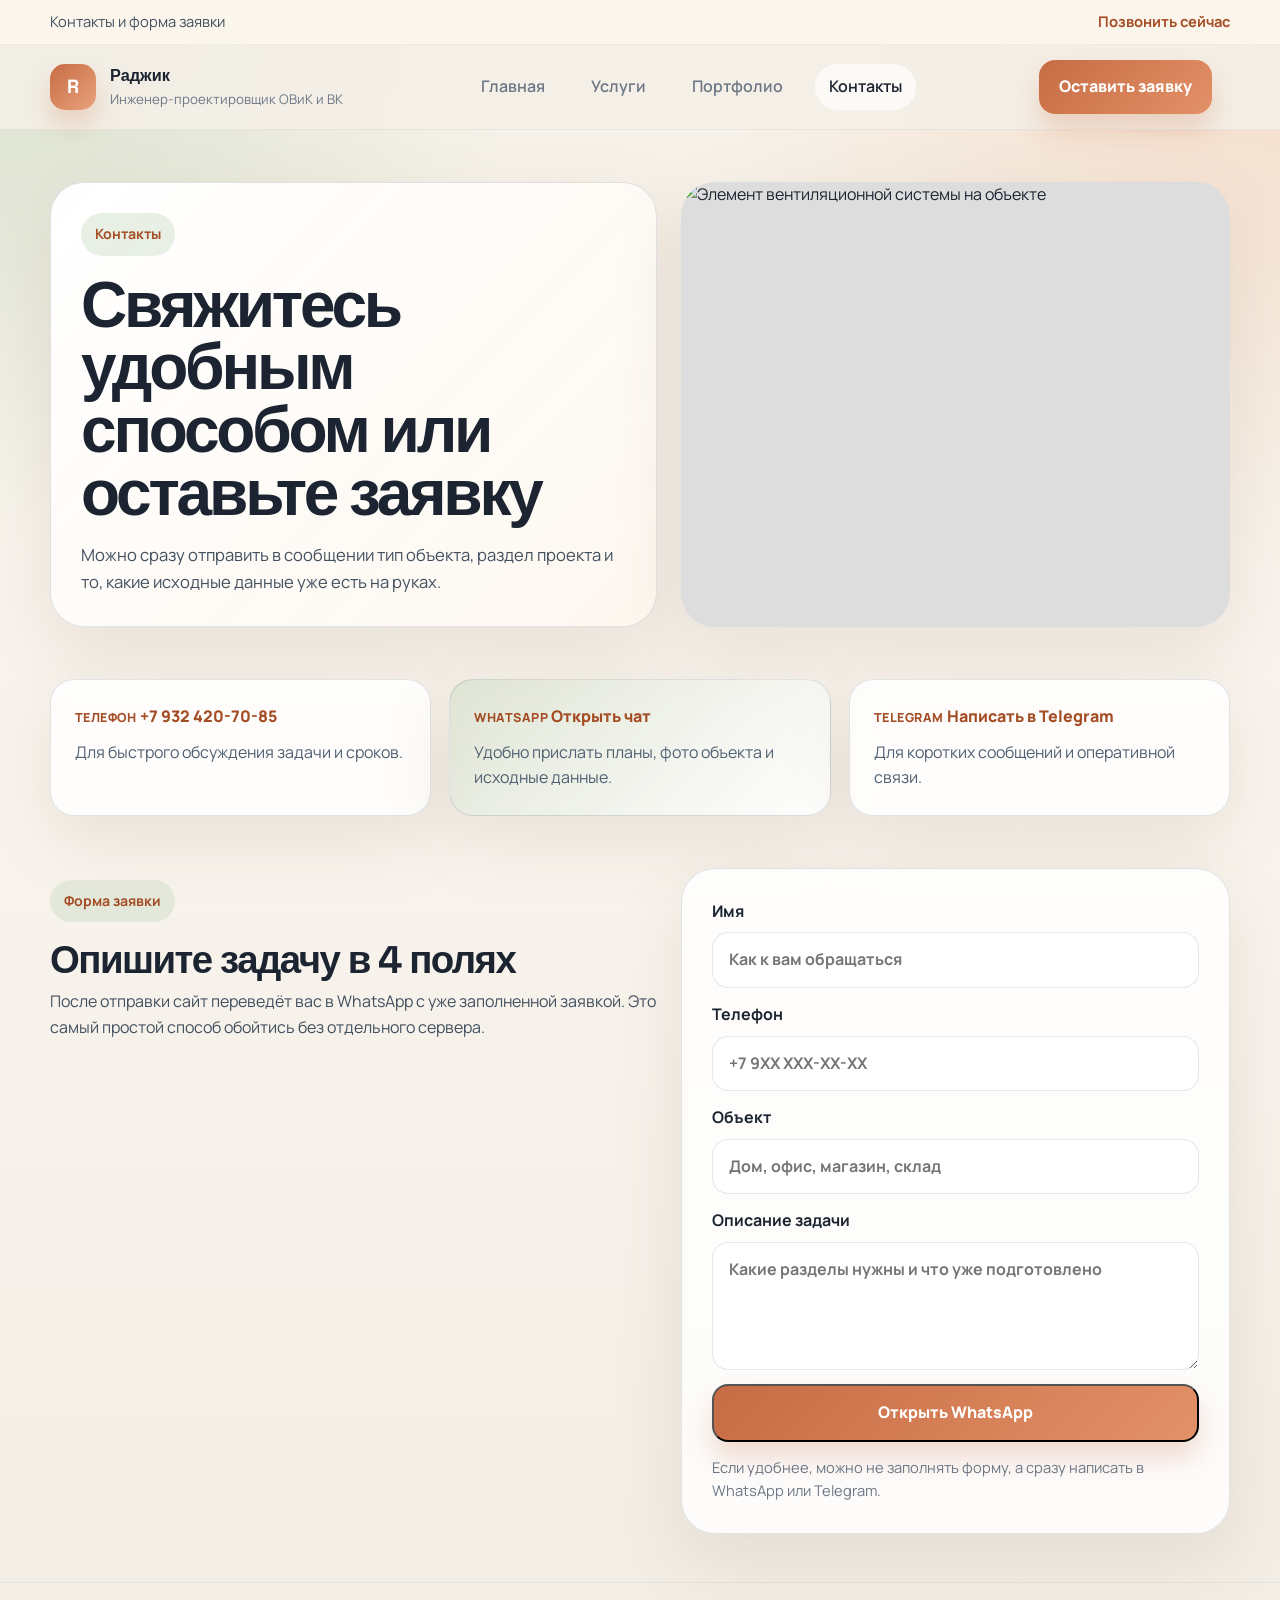
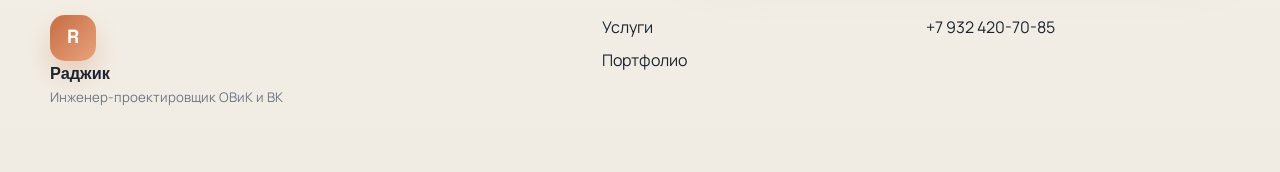
==== contacts.html @ ad1a2314 "Redesign site into multipage layout" ====
<!DOCTYPE html>
<html lang="ru">
<head>
  <meta charset="UTF-8">
  <meta name="viewport" content="width=device-width, initial-scale=1.0">
  <title>Контакты | Раджик — ОВиК и ВК</title>
  <meta name="description" content="Контакты Раджика, инженера-проектировщика ОВиК и ВК в Нижневартовске. Телефон, WhatsApp, Telegram и форма заявки на проектирование.">
  <meta name="theme-color" content="#f4f0e8">
  <link rel="preconnect" href="https://fonts.googleapis.com">
  <link rel="preconnect" href="https://fonts.gstatic.com" crossorigin>
  <link href="https://fonts.googleapis.com/css2?family=Manrope:wght@400;500;600;700;800&family=Space+Grotesk:wght@500;700&display=swap" rel="stylesheet">
  <link rel="stylesheet" href="styles.css">
</head>
<body>
  <header class="site-header">
    <div class="topbar">
      <div class="container topbar-inner">
        <p>Контакты и форма заявки</p>
        <a href="tel:+79324207085">Позвонить сейчас</a>
      </div>
    </div>
    <div class="container nav-shell">
      <a class="brand" href="index.html">
        <span class="brand-mark">R</span>
        <span><strong>Раджик</strong><small>Инженер-проектировщик ОВиК и ВК</small></span>
      </a>
      <button class="menu-toggle" type="button" aria-label="Открыть меню">Меню</button>
      <nav class="site-nav">
        <a href="index.html">Главная</a>
        <a href="services.html">Услуги</a>
        <a href="portfolio.html">Портфолио</a>
        <a class="active" href="contacts.html">Контакты</a>
      </nav>
      <a class="header-cta" href="#lead-form">Оставить заявку</a>
    </div>
  </header>

  <main>
    <section class="hero page-hero">
      <div class="container page-hero-grid">
        <div class="card soft-card">
          <p class="eyebrow">Контакты</p>
          <h1>Свяжитесь удобным способом или оставьте заявку</h1>
          <p class="hero-text">Можно сразу отправить в сообщении тип объекта, раздел проекта и то, какие исходные данные уже есть на руках.</p>
        </div>
        <div class="image-card page-hero-photo">
          <img src="https://images.pexels.com/photos/29086539/pexels-photo-29086539.jpeg?auto=compress&cs=tinysrgb&w=1200" alt="Элемент вентиляционной системы на объекте">
        </div>
      </div>
    </section>

    <section class="section">
      <div class="container feature-grid three-col">
        <article class="contact-box">
          <span class="contact-label">Телефон</span>
          <a href="tel:+79324207085">+7 932 420-70-85</a>
          <p>Для быстрого обсуждения задачи и сроков.</p>
        </article>
        <article class="contact-box accent-card">
          <span class="contact-label">WhatsApp</span>
          <a href="https://wa.me/79324207085" target="_blank" rel="noopener noreferrer">Открыть чат</a>
          <p>Удобно прислать планы, фото объекта и исходные данные.</p>
        </article>
        <article class="contact-box">
          <span class="contact-label">Telegram</span>
          <a href="https://t.me/+79324207085" target="_blank" rel="noopener noreferrer">Написать в Telegram</a>
          <p>Для коротких сообщений и оперативной связи.</p>
        </article>
      </div>
    </section>

    <section class="section lead-section" id="lead-form">
      <div class="container lead-grid">
        <div class="lead-copy">
          <p class="eyebrow">Форма заявки</p>
          <h2>Опишите задачу в 4 полях</h2>
          <p>После отправки сайт переведёт вас в WhatsApp с уже заполненной заявкой. Это самый простой способ обойтись без отдельного сервера.</p>
        </div>

        <form class="lead-form form-card" data-form-context="Страница контактов">
          <label>
            <span>Имя</span>
            <input type="text" name="name" placeholder="Как к вам обращаться" required>
          </label>
          <label>
            <span>Телефон</span>
            <input type="tel" name="phone" placeholder="+7 9XX XXX-XX-XX" required>
          </label>
          <label>
            <span>Объект</span>
            <input type="text" name="project" placeholder="Дом, офис, магазин, склад">
          </label>
          <label>
            <span>Описание задачи</span>
            <textarea name="message" placeholder="Какие разделы нужны и что уже подготовлено"></textarea>
          </label>
          <button class="btn btn-primary" type="submit">Открыть WhatsApp</button>
          <p class="form-note">Если удобнее, можно не заполнять форму, а сразу написать в WhatsApp или Telegram.</p>
        </form>
      </div>
    </section>
  </main>

  <footer class="site-footer">
    <div class="container footer-grid">
      <div>
        <a class="brand footer-brand" href="index.html">
          <span class="brand-mark">R</span>
          <span><strong>Раджик</strong><small>Инженер-проектировщик ОВиК и ВК</small></span>
        </a>
      </div>
      <div>
        <a href="services.html">Услуги</a>
        <a href="portfolio.html">Портфолио</a>
      </div>
      <div>
        <a href="tel:+79324207085">+7 932 420-70-85</a>
      </div>
    </div>
  </footer>

  <script src="script.js"></script>
</body>
</html>
---- styles.css ----
:root {
  --bg: #f4f0e8;
  --bg-alt: #fffaf3;
  --surface: rgba(255, 255, 255, 0.82);
  --surface-strong: #fffdf8;
  --surface-accent: #efe3d0;
  --text: #1b2430;
  --muted: #6d7785;
  --line: rgba(92, 108, 124, 0.18);
  --accent: #c76c44;
  --accent-strong: #a44d25;
  --accent-soft: #f4d9c5;
  --sage: #c9d8c0;
  --shadow: 0 24px 70px rgba(120, 93, 65, 0.12);
  --radius-xl: 34px;
  --radius-lg: 24px;
  --radius-md: 18px;
  --max: 1180px;
}

* { box-sizing: border-box; }

html { scroll-behavior: smooth; }

body {
  margin: 0;
  color: var(--text);
  font-family: "Manrope", sans-serif;
  line-height: 1.6;
  background:
    radial-gradient(circle at top left, rgba(201, 216, 192, 0.65), transparent 24%),
    radial-gradient(circle at right top, rgba(244, 217, 197, 0.85), transparent 26%),
    linear-gradient(180deg, #f6f1e8 0%, #f8f4ed 46%, #f1ece3 100%);
}

a {
  color: inherit;
  text-decoration: none;
}

img {
  display: block;
  width: 100%;
}

button,
input,
textarea {
  font: inherit;
}

.container {
  width: min(calc(100% - 32px), var(--max));
  margin: 0 auto;
}

.topbar {
  border-bottom: 1px solid rgba(92, 108, 124, 0.08);
  background: rgba(255, 248, 239, 0.72);
}

.topbar-inner {
  min-height: 44px;
  display: flex;
  align-items: center;
  justify-content: space-between;
  gap: 16px;
  color: var(--muted);
  font-size: 0.92rem;
}

.topbar-inner p {
  margin: 0;
}

.topbar-inner a {
  font-weight: 700;
  color: var(--accent-strong);
}

.site-header {
  position: sticky;
  top: 0;
  z-index: 30;
  backdrop-filter: blur(18px);
  background: rgba(244, 240, 232, 0.88);
  border-bottom: 1px solid rgba(92, 108, 124, 0.08);
}

.nav-shell {
  min-height: 84px;
  display: grid;
  grid-template-columns: auto 1fr auto auto;
  align-items: center;
  gap: 18px;
}

.brand {
  display: inline-flex;
  align-items: center;
  gap: 14px;
}

.brand-mark {
  width: 46px;
  height: 46px;
  display: inline-flex;
  align-items: center;
  justify-content: center;
  border-radius: 15px;
  background: linear-gradient(135deg, var(--accent), #e9a37c);
  color: #fff;
  font-family: "Space Grotesk", sans-serif;
  font-weight: 700;
  font-size: 1.2rem;
  box-shadow: 0 14px 24px rgba(199, 108, 68, 0.24);
}

.brand strong,
.site-footer h3,
h1,
h2,
h3 {
  font-family: "Space Grotesk", sans-serif;
}

.brand strong {
  display: block;
  font-size: 1.02rem;
}

.brand small {
  display: block;
  color: var(--muted);
  font-size: 0.83rem;
}

.site-nav {
  display: flex;
  justify-content: center;
  gap: 18px;
  flex-wrap: wrap;
}

.site-nav a {
  padding: 10px 14px;
  border-radius: 999px;
  color: var(--muted);
  font-weight: 600;
  transition: 0.2s ease;
}

.site-nav a:hover,
.site-nav a.active {
  color: var(--text);
  background: rgba(255, 255, 255, 0.7);
}

.menu-toggle {
  display: none;
  border: 1px solid var(--line);
  background: rgba(255, 255, 255, 0.74);
  color: var(--text);
  padding: 12px 16px;
  border-radius: 999px;
}

.header-cta,
.btn {
  display: inline-flex;
  align-items: center;
  justify-content: center;
  gap: 10px;
  border-radius: 16px;
  font-weight: 800;
  transition: transform 0.2s ease, box-shadow 0.2s ease, background 0.2s ease;
}

.header-cta,
.btn {
  padding: 14px 20px;
}

.header-cta:hover,
.btn:hover {
  transform: translateY(-2px);
}

.header-cta,
.btn-primary {
  background: linear-gradient(135deg, var(--accent), #e39168);
  color: #fff;
  box-shadow: 0 16px 28px rgba(199, 108, 68, 0.24);
}

.btn-secondary {
  background: #fff;
  color: var(--text);
  border: 1px solid var(--line);
}

.btn-ghost {
  background: rgba(201, 216, 192, 0.45);
  color: var(--text);
  border: 1px solid rgba(114, 140, 103, 0.18);
}

.hero {
  padding: 52px 0 26px;
}

.hero-home {
  padding-top: 66px;
}

.hero-grid,
.page-hero-grid,
.showcase-grid,
.lead-grid,
.roadmap-grid {
  display: grid;
  grid-template-columns: 1.05fr 0.95fr;
  gap: 24px;
  align-items: stretch;
}

.card,
.feature-card,
.highlight-card,
.service-block,
.contact-box,
.portfolio-card,
.info-panel,
.form-card {
  border: 1px solid var(--line);
  background: var(--surface);
  box-shadow: var(--shadow);
}

.card,
.soft-card,
.highlight-card,
.info-panel,
.service-block,
.contact-box,
.form-card {
  border-radius: var(--radius-xl);
  padding: 30px;
}

.soft-card {
  background:
    linear-gradient(135deg, rgba(255, 255, 255, 0.9), rgba(253, 246, 237, 0.86)),
    var(--surface);
}

.eyebrow {
  display: inline-flex;
  align-items: center;
  gap: 10px;
  margin-bottom: 18px;
  padding: 10px 14px;
  border-radius: 999px;
  background: rgba(201, 216, 192, 0.42);
  color: var(--accent-strong);
  font-weight: 700;
  font-size: 0.88rem;
}

h1 {
  margin: 0 0 18px;
  font-size: clamp(2.4rem, 5vw, 5rem);
  line-height: 0.98;
  letter-spacing: -0.05em;
}

h1 span {
  color: var(--accent-strong);
}

h2 {
  margin: 0 0 10px;
  font-size: clamp(1.7rem, 3vw, 2.8rem);
  line-height: 1.02;
  letter-spacing: -0.04em;
}

h3 {
  margin: 0 0 10px;
  font-size: 1.15rem;
}

p {
  margin: 0;
  color: #42505f;
}

.hero-text {
  max-width: 680px;
  font-size: 1.04rem;
}

.hero-actions {
  display: flex;
  flex-wrap: wrap;
  gap: 14px;
  margin-top: 28px;
}

.metric-strip {
  margin: 28px 0 0;
  padding: 0;
  list-style: none;
  display: grid;
  grid-template-columns: repeat(3, 1fr);
  gap: 12px;
}

.metric-strip li {
  padding: 16px;
  border-radius: 20px;
  background: rgba(255, 255, 255, 0.72);
  border: 1px solid rgba(92, 108, 124, 0.12);
}

.metric-strip strong {
  display: block;
  font-size: 1.4rem;
  color: var(--accent-strong);
}

.metric-strip span {
  color: var(--muted);
  font-size: 0.9rem;
}

.hero-visual {
  display: grid;
  gap: 20px;
}

.image-card {
  overflow: hidden;
  border-radius: var(--radius-xl);
  box-shadow: var(--shadow);
  background: #ddd;
}

.image-card img {
  height: 100%;
  object-fit: cover;
}

.tall-photo {
  min-height: 460px;
}

.highlight-card {
  background: linear-gradient(135deg, var(--surface-accent), #f6efe6);
}

.mini-label,
.portfolio-type,
.contact-label {
  display: inline-block;
  margin-bottom: 12px;
  color: var(--accent-strong);
  font-weight: 800;
  letter-spacing: 0.04em;
  text-transform: uppercase;
  font-size: 0.78rem;
}

.section {
  padding: 26px 0;
}

.section-heading {
  margin-bottom: 22px;
}

.split-heading {
  display: flex;
  justify-content: space-between;
  gap: 22px;
  align-items: end;
}

.split-heading p:last-child {
  max-width: 520px;
  color: var(--muted);
}

.feature-grid {
  display: grid;
  gap: 18px;
}

.three-col {
  grid-template-columns: repeat(3, 1fr);
}

.four-col {
  grid-template-columns: repeat(4, 1fr);
}

.two-col {
  grid-template-columns: repeat(2, 1fr);
}

.feature-card,
.contact-box {
  border-radius: var(--radius-lg);
  padding: 24px;
}

.feature-index {
  display: inline-flex;
  margin-bottom: 18px;
  color: var(--accent);
  font-weight: 800;
}

.accent-card,
.accent-surface {
  background: linear-gradient(135deg, rgba(201, 216, 192, 0.5), rgba(255, 255, 255, 0.92));
}

.compact-card p {
  font-size: 0.96rem;
}

.band-section .showcase-grid,
.band-section .roadmap-grid {
  align-items: center;
}

.landscape-card {
  min-height: 370px;
}

.info-panel {
  border-radius: var(--radius-xl);
  padding: 32px;
}

.check-list,
.step-list {
  margin: 22px 0 0;
  padding: 0;
  list-style: none;
  display: grid;
  gap: 12px;
}

.check-list li,
.step-list li {
  position: relative;
  padding-left: 28px;
}

.check-list li::before,
.step-list li::before {
  content: "";
  position: absolute;
  left: 0;
  top: 10px;
  width: 12px;
  height: 12px;
  border-radius: 50%;
  background: linear-gradient(135deg, var(--accent), #f0a57c);
}

.text-link {
  color: var(--accent-strong);
  font-weight: 700;
}

.gallery-grid,
.portfolio-grid {
  display: grid;
  grid-template-columns: repeat(3, 1fr);
  gap: 18px;
}

.gallery-card,
.portfolio-card {
  overflow: hidden;
  border-radius: 28px;
}

.gallery-card img,
.portfolio-card img {
  aspect-ratio: 4 / 3;
  object-fit: cover;
}

.gallery-card div,
.portfolio-body {
  padding: 20px 22px 24px;
}

.lead-section {
  padding-bottom: 48px;
}

.lead-copy {
  padding: 12px 0;
}

.contact-points {
  display: flex;
  flex-direction: column;
  gap: 10px;
  margin-top: 22px;
}

.contact-points a,
.contact-box a {
  color: var(--accent-strong);
  font-weight: 800;
}

.form-card {
  display: grid;
  gap: 14px;
}

.form-card label {
  display: grid;
  gap: 8px;
  color: var(--text);
  font-weight: 700;
}

.form-card input,
.form-card textarea {
  width: 100%;
  border-radius: 16px;
  border: 1px solid rgba(92, 108, 124, 0.16);
  background: rgba(255, 255, 255, 0.84);
  padding: 14px 16px;
  color: var(--text);
  outline: none;
}

.form-card textarea {
  min-height: 128px;
  resize: vertical;
}

.form-card input:focus,
.form-card textarea:focus {
  border-color: rgba(199, 108, 68, 0.6);
  box-shadow: 0 0 0 4px rgba(199, 108, 68, 0.08);
}

.form-note {
  color: var(--muted);
  font-size: 0.92rem;
}

.page-hero-photo {
  min-height: 320px;
}

.service-block p,
.portfolio-body p,
.contact-box p {
  color: #506072;
}

.site-footer {
  padding: 24px 0 52px;
  border-top: 1px solid rgba(92, 108, 124, 0.08);
}

.footer-grid {
  display: grid;
  grid-template-columns: 1.4fr 0.8fr 0.8fr;
  gap: 20px;
}

.footer-grid a {
  display: block;
  margin-top: 8px;
}

.footer-brand {
  margin-bottom: 12px;
}

@media (max-width: 1024px) {
  .nav-shell,
  .hero-grid,
  .page-hero-grid,
  .showcase-grid,
  .lead-grid,
  .roadmap-grid,
  .gallery-grid,
  .portfolio-grid,
  .three-col,
  .four-col,
  .two-col,
  .footer-grid {
    grid-template-columns: 1fr 1fr;
  }

  .hero-grid,
  .page-hero-grid,
  .showcase-grid,
  .lead-grid,
  .roadmap-grid,
  .footer-grid {
    grid-template-columns: 1fr;
  }

  .nav-shell {
    grid-template-columns: auto auto;
    justify-content: space-between;
  }

  .site-nav {
    grid-column: 1 / -1;
    justify-content: flex-start;
  }

  .header-cta {
    display: none;
  }

  .split-heading {
    flex-direction: column;
    align-items: flex-start;
  }
}

@media (max-width: 720px) {
  .menu-toggle {
    display: inline-flex;
  }

  .site-nav {
    display: none;
    flex-direction: column;
    align-items: stretch;
    width: 100%;
    padding-bottom: 14px;
  }

  .site-nav.open {
    display: flex;
  }

  .site-nav a {
    width: 100%;
  }

  .topbar-inner {
    flex-direction: column;
    align-items: flex-start;
    justify-content: center;
    padding: 10px 0;
  }

  .hero-home {
    padding-top: 40px;
  }

  .card,
  .soft-card,
  .highlight-card,
  .info-panel,
  .service-block,
  .contact-box,
  .form-card {
    padding: 24px;
  }

  .gallery-grid,
  .portfolio-grid,
  .three-col,
  .four-col,
  .two-col,
  .metric-strip {
    grid-template-columns: 1fr;
  }

  .hero-actions .btn,
  .form-card .btn,
  .header-cta {
    width: 100%;
  }
}
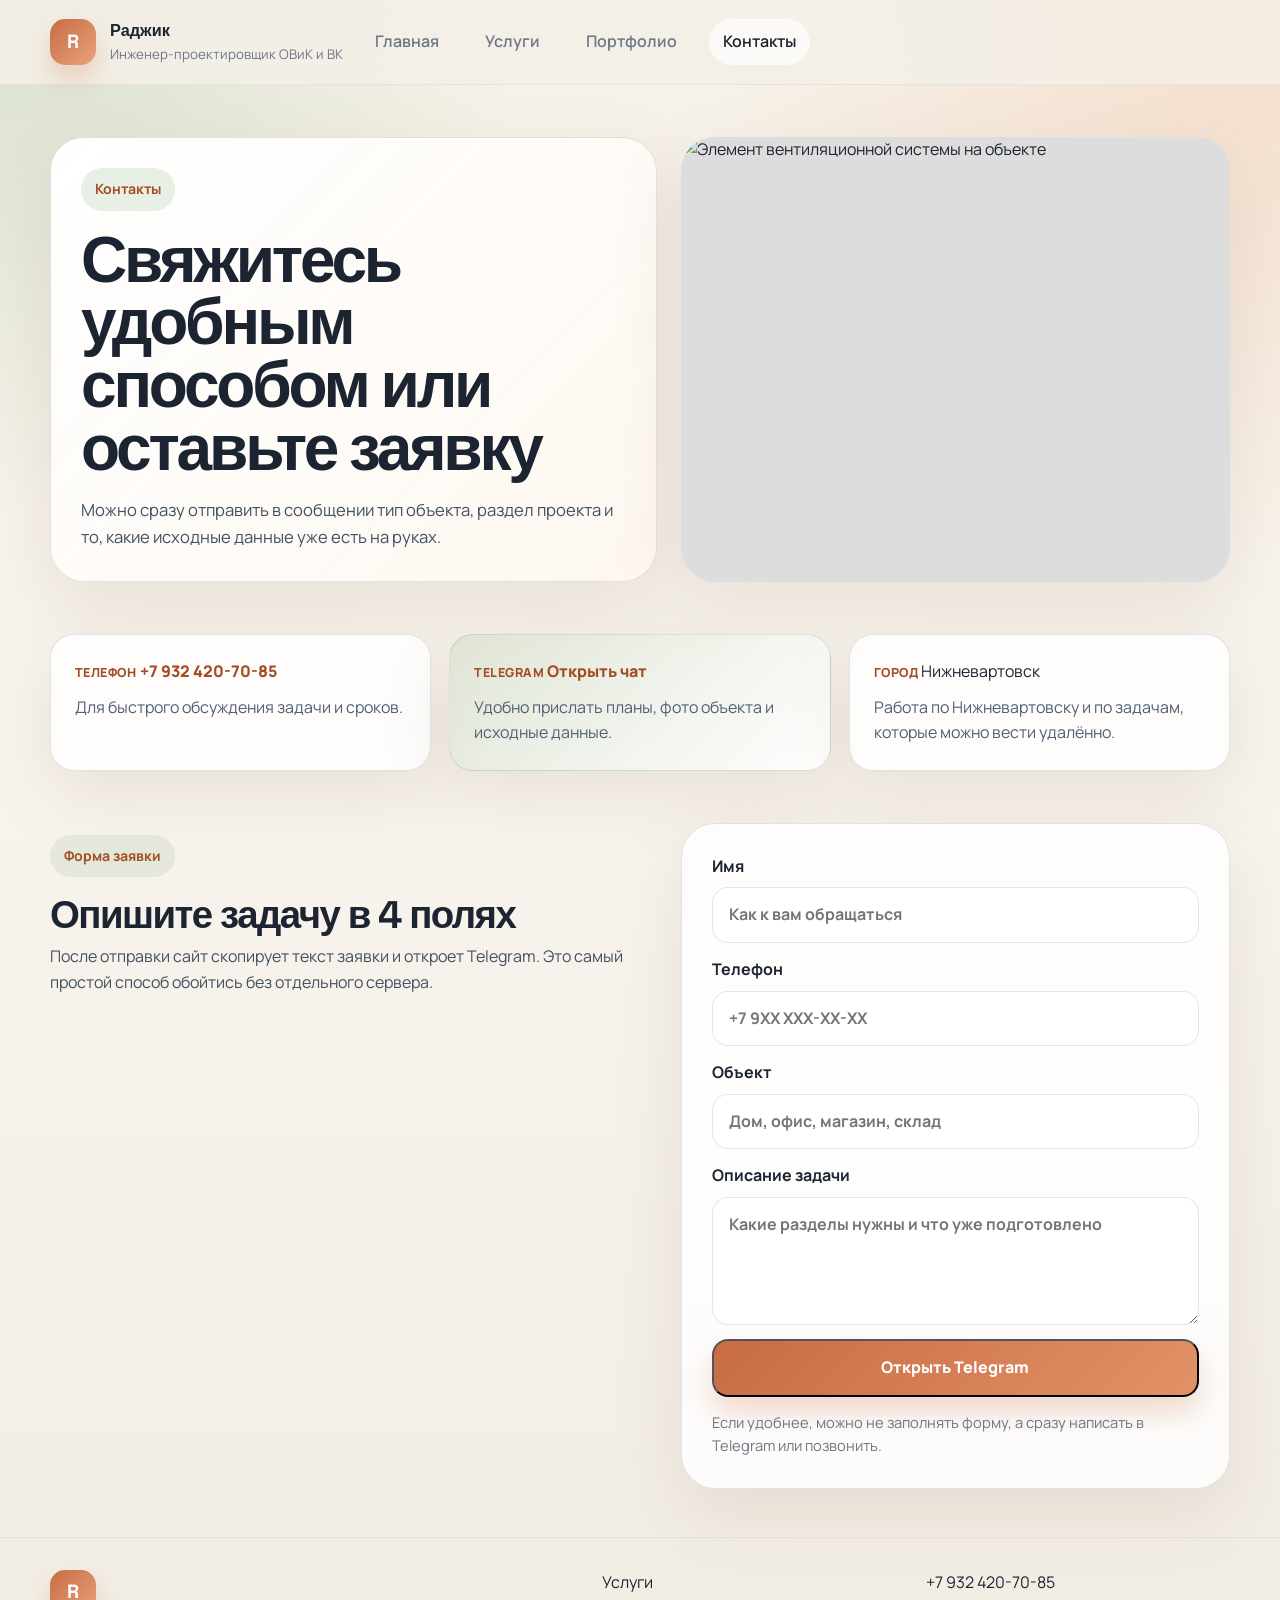
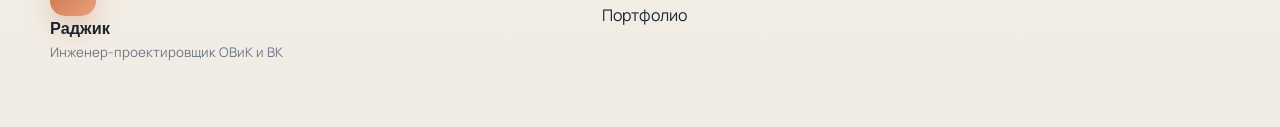
==== commit 8525dbed: "Simplify header and switch form to Telegram" ====
--- a/contacts.html
+++ b/contacts.html
@@ -4,7 +4,7 @@
   <meta charset="UTF-8">
   <meta name="viewport" content="width=device-width, initial-scale=1.0">
   <title>Контакты | Раджик — ОВиК и ВК</title>
-  <meta name="description" content="Контакты Раджика, инженера-проектировщика ОВиК и ВК в Нижневартовске. Телефон, WhatsApp, Telegram и форма заявки на проектирование.">
+  <meta name="description" content="Контакты Раджика, инженера-проектировщика ОВиК и ВК в Нижневартовске. Телефон, Telegram и форма заявки на проектирование.">
   <meta name="theme-color" content="#f4f0e8">
   <link rel="preconnect" href="https://fonts.googleapis.com">
   <link rel="preconnect" href="https://fonts.gstatic.com" crossorigin>
@@ -13,12 +13,6 @@
 </head>
 <body>
   <header class="site-header">
-    <div class="topbar">
-      <div class="container topbar-inner">
-        <p>Контакты и форма заявки</p>
-        <a href="tel:+79324207085">Позвонить сейчас</a>
-      </div>
-    </div>
     <div class="container nav-shell">
       <a class="brand" href="index.html">
         <span class="brand-mark">R</span>
@@ -31,7 +25,6 @@
         <a href="portfolio.html">Портфолио</a>
         <a class="active" href="contacts.html">Контакты</a>
       </nav>
-      <a class="header-cta" href="#lead-form">Оставить заявку</a>
     </div>
   </header>
 
@@ -57,14 +50,14 @@
           <p>Для быстрого обсуждения задачи и сроков.</p>
         </article>
         <article class="contact-box accent-card">
-          <span class="contact-label">WhatsApp</span>
-          <a href="https://wa.me/79324207085" target="_blank" rel="noopener noreferrer">Открыть чат</a>
+          <span class="contact-label">Telegram</span>
+          <a href="https://t.me/+79324207085" target="_blank" rel="noopener noreferrer">Открыть чат</a>
           <p>Удобно прислать планы, фото объекта и исходные данные.</p>
         </article>
         <article class="contact-box">
-          <span class="contact-label">Telegram</span>
-          <a href="https://t.me/+79324207085" target="_blank" rel="noopener noreferrer">Написать в Telegram</a>
-          <p>Для коротких сообщений и оперативной связи.</p>
+          <span class="contact-label">Город</span>
+          <span>Нижневартовск</span>
+          <p>Работа по Нижневартовску и по задачам, которые можно вести удалённо.</p>
         </article>
       </div>
     </section>
@@ -74,7 +67,7 @@
         <div class="lead-copy">
           <p class="eyebrow">Форма заявки</p>
           <h2>Опишите задачу в 4 полях</h2>
-          <p>После отправки сайт переведёт вас в WhatsApp с уже заполненной заявкой. Это самый простой способ обойтись без отдельного сервера.</p>
+          <p>После отправки сайт скопирует текст заявки и откроет Telegram. Это самый простой способ обойтись без отдельного сервера.</p>
         </div>
 
         <form class="lead-form form-card" data-form-context="Страница контактов">
@@ -94,8 +87,8 @@
             <span>Описание задачи</span>
             <textarea name="message" placeholder="Какие разделы нужны и что уже подготовлено"></textarea>
           </label>
-          <button class="btn btn-primary" type="submit">Открыть WhatsApp</button>
-          <p class="form-note">Если удобнее, можно не заполнять форму, а сразу написать в WhatsApp или Telegram.</p>
+          <button class="btn btn-primary" type="submit">Открыть Telegram</button>
+          <p class="form-note">Если удобнее, можно не заполнять форму, а сразу написать в Telegram или позвонить.</p>
         </form>
       </div>
     </section>
--- a/styles.css
+++ b/styles.css
@@ -54,30 +54,6 @@
   margin: 0 auto;
 }
 
-.topbar {
-  border-bottom: 1px solid rgba(92, 108, 124, 0.08);
-  background: rgba(255, 248, 239, 0.72);
-}
-
-.topbar-inner {
-  min-height: 44px;
-  display: flex;
-  align-items: center;
-  justify-content: space-between;
-  gap: 16px;
-  color: var(--muted);
-  font-size: 0.92rem;
-}
-
-.topbar-inner p {
-  margin: 0;
-}
-
-.topbar-inner a {
-  font-weight: 700;
-  color: var(--accent-strong);
-}
-
 .site-header {
   position: sticky;
   top: 0;
@@ -90,7 +66,7 @@
 .nav-shell {
   min-height: 84px;
   display: grid;
-  grid-template-columns: auto 1fr auto auto;
+  grid-template-columns: auto auto 1fr;
   align-items: center;
   gap: 18px;
 }
@@ -165,7 +141,6 @@
   border-radius: 999px;
 }
 
-.header-cta,
 .btn {
   display: inline-flex;
   align-items: center;
@@ -176,17 +151,14 @@
   transition: transform 0.2s ease, box-shadow 0.2s ease, background 0.2s ease;
 }
 
-.header-cta,
 .btn {
   padding: 14px 20px;
 }
 
-.header-cta:hover,
 .btn:hover {
   transform: translateY(-2px);
 }
 
-.header-cta,
 .btn-primary {
   background: linear-gradient(135deg, var(--accent), #e39168);
   color: #fff;
@@ -625,10 +597,6 @@
     justify-content: flex-start;
   }
 
-  .header-cta {
-    display: none;
-  }
-
   .split-heading {
     flex-direction: column;
     align-items: flex-start;
@@ -654,13 +622,6 @@
 
   .site-nav a {
     width: 100%;
-  }
-
-  .topbar-inner {
-    flex-direction: column;
-    align-items: flex-start;
-    justify-content: center;
-    padding: 10px 0;
   }
 
   .hero-home {
@@ -687,8 +648,7 @@
   }
 
   .hero-actions .btn,
-  .form-card .btn,
-  .header-cta {
+  .form-card .btn {
     width: 100%;
   }
 }
